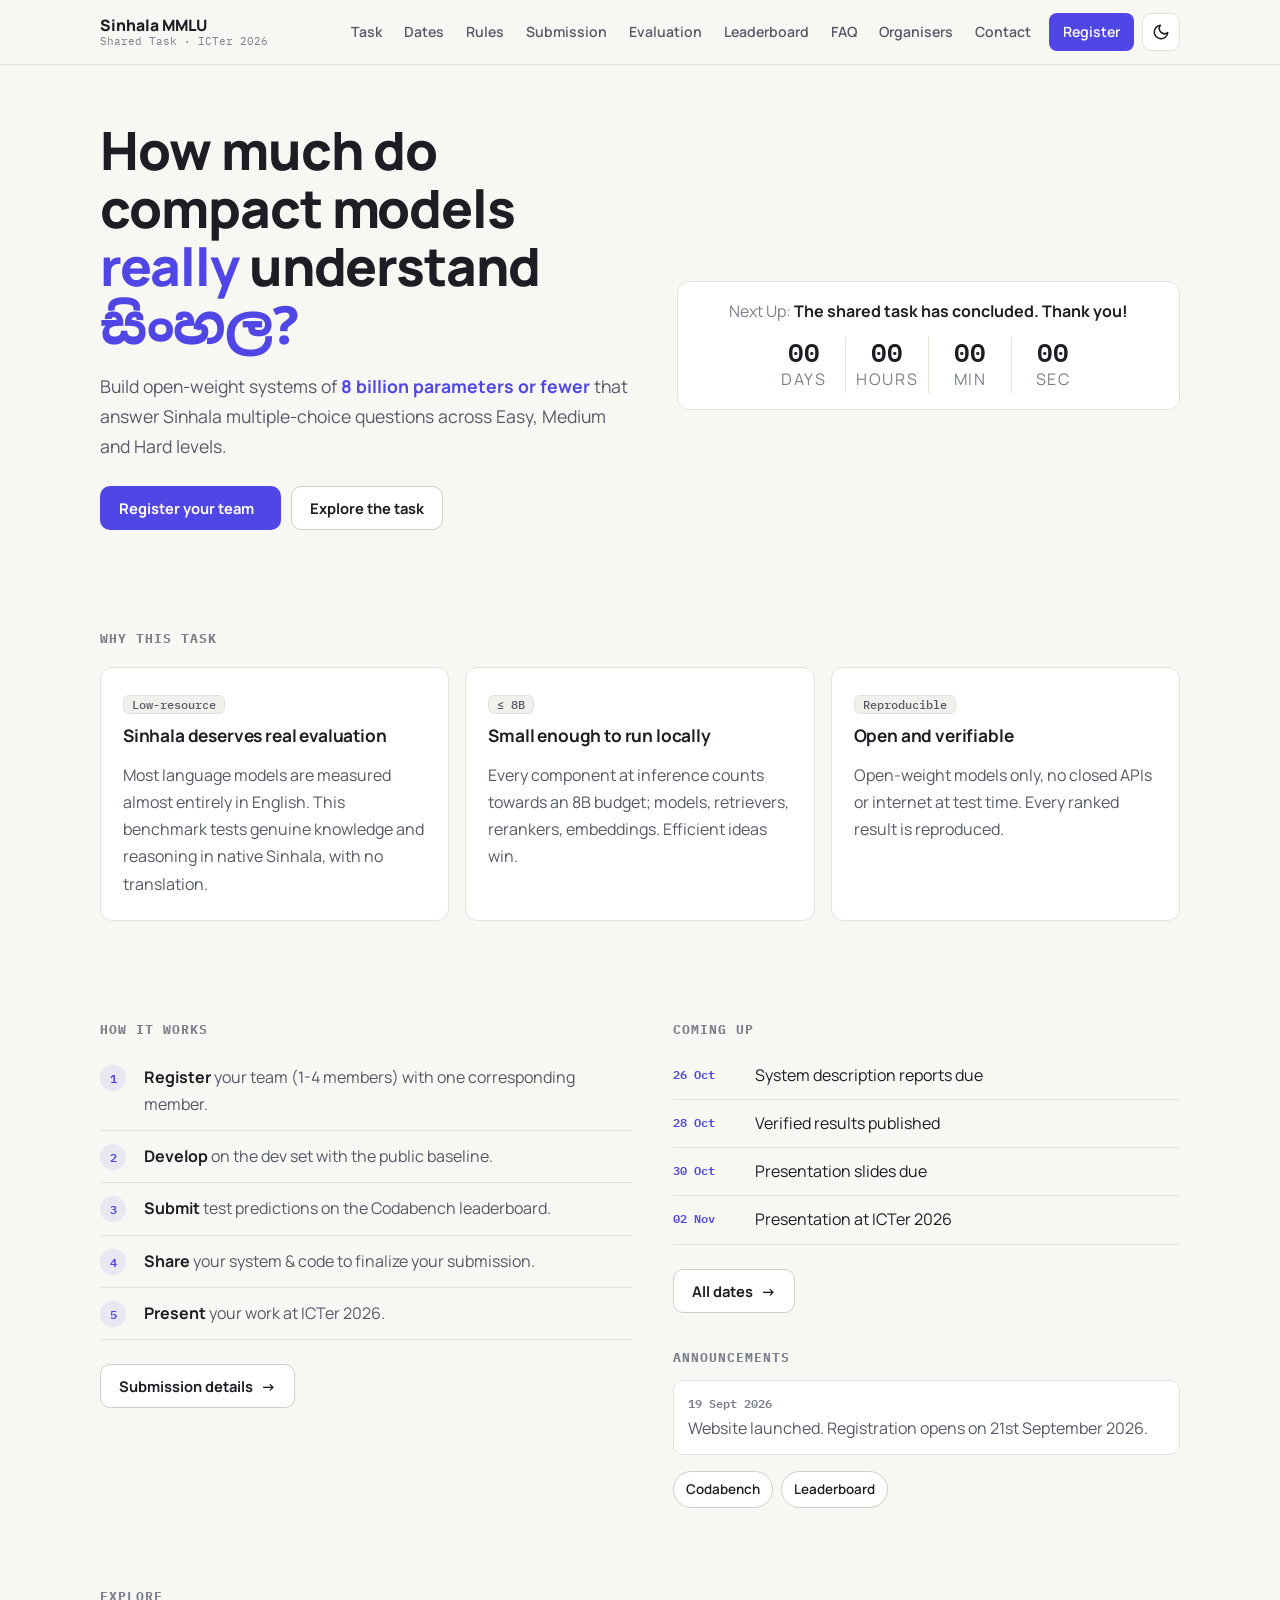
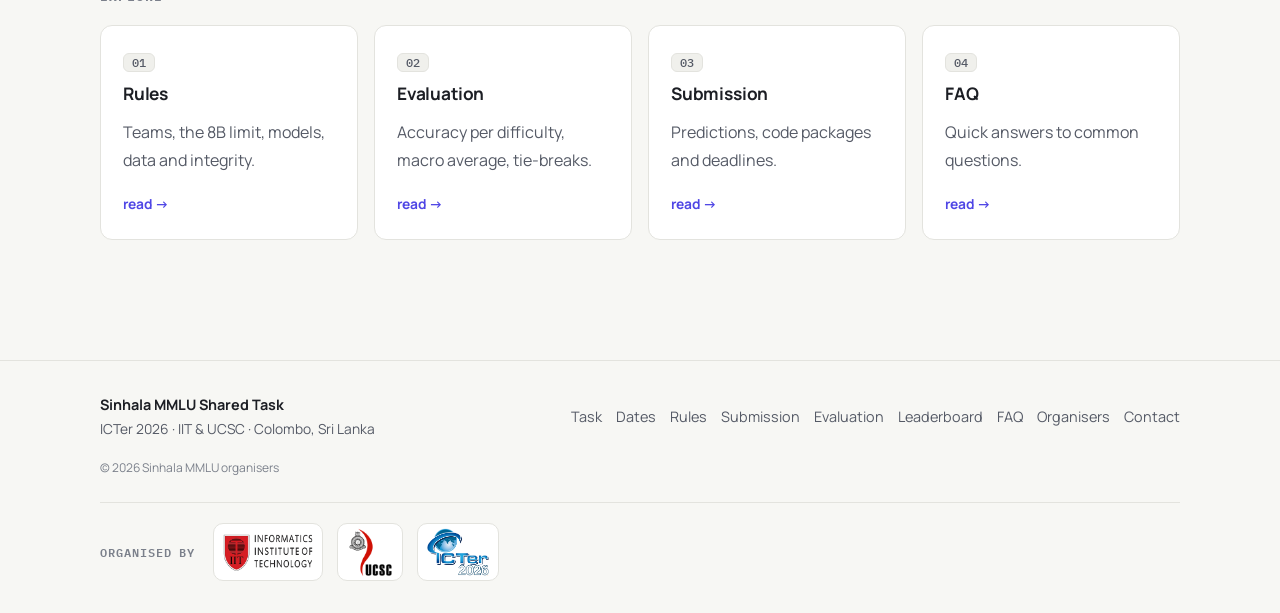
==== index.html @ 31ae1240 "Deploy website Hans1ka/sinhala-mmlu@52061f8ce0677198e99cdb3677fbf4d3f2cbea94" ====
<!doctype html>
<html lang="en">
<head>
  <meta charset="utf-8">
  <meta name="viewport" content="width=device-width, initial-scale=1">
  <title>Sinhala MMLU Shared Task · ICTer 2026</title>
  <meta name="description" content="Sinhala MMLU Shared Task at ICTer 2026: build compact open models (≤8B parameters) that answer Sinhala multiple-choice questions across Easy, Medium and Hard levels.">
  <meta property="og:title" content="Sinhala MMLU Shared Task · ICTer 2026">
  <meta property="og:description" content="Sinhala MMLU Shared Task at ICTer 2026: build compact open models (≤8B parameters) that answer Sinhala multiple-choice questions across Easy, Medium and Hard levels.">
  <meta property="og:type" content="website">
  <!-- <meta name="theme-color" content="#f7f7f4" media="(prefers-color-scheme: light)"> -->
  <!-- <meta name="theme-color" content="#101216" media="(prefers-color-scheme: dark)"> -->
  <meta name="theme-color" content="#f7f7f4">
  <script>try{var t=localStorage.getItem("theme");if(t)document.documentElement.setAttribute("data-theme",t)}catch(e){}</script>
  <!-- <link rel="icon" href="data:image/svg+xml,<svg xmlns='http://www.w3.org/2000/svg' viewBox='0 0 64 64'><rect width='64' height='64' rx='14' fill='%234f46e5'/><text x='32' y='44' font-size='32' text-anchor='middle' fill='white' font-family='sans-serif'>සි</text></svg>"> -->
  <link rel="preconnect" href="https://fonts.googleapis.com">
  <link rel="preconnect" href="https://fonts.gstatic.com" crossorigin>
  <link href="https://fonts.googleapis.com/css2?family=IBM+Plex+Mono:wght@400;500;600&family=Manrope:wght@400;500;600;700;800&family=Noto+Sans+Sinhala:wght@400;600;800&display=swap" rel="stylesheet">
  <link rel="stylesheet" href="assets/styles.css">
</head>
<body data-page="home">
<!-- <a class="skip" href="#main">Skip to content</a> -->
<header id="site-header" class="topbar"></header>

<main id="main">
<section class="hero">
  <div class="wrap">
    <div class="hero-grid">
      <div>
        <!-- <p class="eyebrow">Shared task · ICTer 2026 · Colombo, Sri Lanka</p> -->
        <h1>How much do compact models <em>really</em> understand <span class="si-big">සිංහල?</span></h1>
        <p class="lead">Build open-weight systems of <span class="hl">8 billion parameters or fewer</span> that answer Sinhala multiple-choice questions across Easy, Medium and Hard levels.</p>
        <div class="actions">
          <a class="btn btn-primary" data-link="registration" href="#">Register your team <span class="arrow"></span></a>
          <a class="btn btn-ghost" href="task.html">Explore the task</a>
        </div>
      </div>

      <!-- <div class="attn-card reveal" aria-label="Illustration: attention between the tokens of a Sinhala question, and the model's answer probabilities">
        <div class="attn-head"><span>query token: <b id="attn-focus" class="si">කුමක්ද</b></span><span>attention weights</span></div>
        <div class="attn-stage">
          <svg class="attn-svg" aria-hidden="true"></svg>
          <div class="tokens">
            <span class="tok si">ශ්‍රී</span><span class="tok si">ලංකා</span><span class="tok si tok-sub">##වේ</span><span class="tok si">පරිපාලන</span><span class="tok si">අග</span><span class="tok si tok-sub">##නුවර</span><span class="tok si">කුමක්ද</span><span class="tok">?</span>
          </div>
        </div>
        <div class="probs">
          <div class="probs-title">p(answer | question)</div>
          <div class="prob" data-p="0.07"><span class="opt">A</span><span class="track"><span class="fill"></span><span class="lbl si">කොළඹ</span></span><span class="val">0.07</span></div>
          <div class="prob win" data-p="0.81"><span class="opt">B</span><span class="track"><span class="fill"></span><span class="lbl si">ශ්‍රී ජයවර්ධනපුර කෝට්ටේ</span></span><span class="val">0.81</span></div>
          <div class="prob" data-p="0.09"><span class="opt">C</span><span class="track"><span class="fill"></span><span class="lbl si">මහනුවර</span></span><span class="val">0.09</span></div>
          <div class="prob" data-p="0.03"><span class="opt">D</span><span class="track"><span class="fill"></span><span class="lbl si">ගාල්ල</span></span><span class="val">0.03</span></div>
        </div>
        <div class="attn-foot">Illustrative example · hover or tap a token to see what it attends to</div>
      </div>
    </div> -->

    <div class="countdown reveal">
      <div class="cd-label"><span class="faint">Next Up:</span> <strong id="cd-title">-</strong></div>
      <div class="cd-grid">
        <div><span id="cd-d">00</span><small>days</small></div>
        <div><span id="cd-h">00</span><small>hours</small></div>
        <div><span id="cd-m">00</span><small>min</small></div>
        <div><span id="cd-s">00</span><small>sec</small></div>
      </div>
    </div>
  </div>
</section>

<section class="section">
  <!-- <div class="wrap">
    <div class="stats">
      <div class="stat reveal"><b>8B</b><span>max total inference parameters</span></div>
      <div class="stat reveal"><b>3</b><span>difficulty levels</span></div>
      <div class="stat reveal"><b>4</b><span>max members per team</span></div>
      <div class="stat reveal"><b>3</b><span>submissions per day</span></div>
    </div>
  </div> -->
</section>

<section class="section">
  <div class="wrap">
    <div class="sec-label">why this task</div>
    <div class="grid-3">
      <article class="card reveal"><span class="tok card-tag">Low-resource</span><h3>Sinhala deserves real evaluation</h3>
        <p>Most language models are measured almost entirely in English. 
          This benchmark tests genuine knowledge and reasoning in native Sinhala, with no translation.
        </p>
      </article>
      <article class="card reveal"><span class="tok card-tag">≤ 8B</span><h3>Small enough to run locally</h3><p>Every component at inference counts towards an 8B budget; models, retrievers, rerankers, embeddings. Efficient ideas win.</p></article>
      <article class="card reveal"><span class="tok card-tag">Reproducible</span><h3>Open and verifiable</h3><p>Open-weight models only, no closed APIs or internet at test time. Every ranked result is reproduced.</p></article>
    </div>
  </div>
</section>

<section class="section">
  <div class="wrap split">
    <div class="reveal">
      <div class="sec-label">how it works</div>
      <ol class="seq">
        <li><b>Register</b> your team (1-4 members) with one corresponding member.</li>
        <li><b>Develop</b> on the dev set with the public baseline.</li>
        <li><b>Submit</b> test predictions on the Codabench leaderboard.</li>
        <li><b>Share</b> your system & code to finalize your submission.</li>
        <li><b>Present</b> your work at ICTer 2026.</li>
      </ol>
      <div class="actions"><a class="btn btn-ghost" href="submission.html">Submission details <span class="arrow">→</span></a></div>
    </div>
    <div class="reveal">
      <div class="sec-label">coming up</div>
      <ul id="mini-timeline" class="mini-tl"></ul>
      <div class="actions"><a class="btn btn-ghost" href="dates.html">All dates <span class="arrow">→</span></a></div>
      <div class="sec-label" style="margin-top:36px">announcements</div>
      <ul id="news" class="news"></ul>
      <div class="links-row">
        <a class="chip" data-link="codabench" href="#">Codabench</a>
        <a class="chip" href="leaderboard.html">Leaderboard</a>
      </div>
    </div>
  </div>
</section>

<section class="section">
  <div class="wrap">
    <div class="sec-label">explore</div>
    <div class="grid-4">
      <a class="card reveal" href="rules.html"><span class="tok card-tag">01</span><h3>Rules</h3><p>Teams, the 8B limit, models, data and integrity.</p><span class="go">read →</span></a>
      <a class="card reveal" href="evaluation.html"><span class="tok card-tag">02</span><h3>Evaluation</h3><p>Accuracy per difficulty, macro average, tie-breaks.</p><span class="go">read →</span></a>
      <a class="card reveal" href="submission.html"><span class="tok card-tag">03</span><h3>Submission</h3><p>Predictions, code packages and deadlines.</p><span class="go">read →</span></a>
      <a class="card reveal" href="faq.html"><span class="tok card-tag">04</span><h3>FAQ</h3><p>Quick answers to common questions.</p><span class="go">read →</span></a>
    </div>
  </div>
</section>
</main>

<footer id="site-footer" class="footer"></footer>
<script src="assets/config.js"></script>
<script src="assets/app.js"></script>
</body>
</html>
---- assets/styles.css ----
/* =========================================================
   Sinhala MMLU Shared Task — calm theme (light + dark)
   ========================================================= */
:root {
  --bg: #f7f7f4;
  --surface: #ffffff;
  --surface-2: #f0f0ec;
  --line: #e3e3de;
  --line-2: #cfcfc8;
  --text: #1c1e24;
  --dim: #555a66;
  --faint: #7b808b;
  --accent: #4f46e5;
  --accent-hover: #4338ca;
  --accent-soft: rgba(79, 70, 229, .08);
  --accent-line: rgba(79, 70, 229, .3);
  --on-accent: #ffffff;
  --easy: #0f766e;
  --med: #a16207;
  --hard: #b42318;
  --shadow: 0 1px 2px rgba(20, 22, 30, .04), 0 4px 16px rgba(20, 22, 30, .05);
  --radius: 12px;
  --sans: "Manrope", system-ui, -apple-system, "Segoe UI", sans-serif;
  --mono: "IBM Plex Mono", ui-monospace, Menlo, Consolas, monospace;
  --si: "Noto Sans Sinhala", "Manrope", sans-serif;
  color-scheme: light;
}
/* @media (prefers-color-scheme: dark) {
  :root:not([data-theme="light"]) {
    --bg: #101216; --surface: #171a20; --surface-2: #1d2028; --line: #262a33; --line-2: #363b46;
    --text: #e6e8ed; --dim: #a2a8b4; --faint: #7f8591;
    --accent: #8f95ff; --accent-hover: #a9adff; --accent-soft: rgba(143, 149, 255, .12); --accent-line: rgba(143, 149, 255, .35); --on-accent: #12131a;
    --easy: #5cc2b4; --med: #d5a64a; --hard: #e3796f;
    --shadow: 0 1px 2px rgba(0, 0, 0, .3); color-scheme: dark;
  }
} */
:root[data-theme="dark"] {
  --bg: #101216; --surface: #171a20; --surface-2: #1d2028; --line: #262a33; --line-2: #363b46;
  --text: #e6e8ed; --dim: #a2a8b4; --faint: #7f8591;
  --accent: #8f95ff; --accent-hover: #a9adff; --accent-soft: rgba(143, 149, 255, .12); --accent-line: rgba(143, 149, 255, .35); --on-accent: #12131a;
  --easy: #5cc2b4; --med: #d5a64a; --hard: #e3796f;
  --shadow: 0 1px 2px rgba(0, 0, 0, .3); color-scheme: dark;
}

* { box-sizing: border-box; }
html { scroll-behavior: smooth; }
body { margin: 0; min-height: 100vh; background: var(--bg); color: var(--text); font: 16px/1.7 var(--sans); -webkit-font-smoothing: antialiased; overflow-x: hidden; }
::selection { background: var(--accent-soft); }
.si { font-family: var(--si); }
.mono { font-family: var(--mono); }
.dim { color: var(--dim); }
.faint { color: var(--faint); }
.small { font-size: .86rem; }
.center { text-align: center; }
.t-easy { color: var(--easy); } .t-med { color: var(--med); } .t-hard { color: var(--hard); }
.hl { color: var(--accent); font-weight: 700; }
a { color: var(--accent); text-underline-offset: 3px; }
a:hover { color: var(--accent-hover); }
h1, h2, h3 { margin: 0 0 .5em; line-height: 1.15; letter-spacing: -.02em; }
h1 { font-weight: 800; }
h2 { font-size: clamp(1.5rem, 3vw, 2rem); font-weight: 800; }
h3 { font-size: 1.08rem; font-weight: 700; letter-spacing: -.01em; }
code, pre { font-family: var(--mono); font-size: .86em; }
:not(pre) > code { background: var(--surface-2); padding: .12em .4em; border-radius: 5px; }
.wrap { width: 100%; max-width: 1120px; margin: 0 auto; padding: 0 20px; }
.narrow { max-width: 800px; }
.skip { position: absolute; left: -999px; top: 8px; background: var(--accent); color: var(--on-accent); padding: 8px 12px; z-index: 300; border-radius: 6px; }
.skip:focus { left: 8px; }

/* ---------- header ---------- */
.topbar { position: sticky; top: 0; z-index: 100; background: var(--bg); border-bottom: 1px solid var(--line); }
.topbar-inner { display: flex; align-items: center; justify-content: space-between; min-height: 64px; gap: 12px; }
.brand { display: flex; align-items: center; gap: 10px; color: var(--text); text-decoration: none; flex-shrink: 0; }
.brand:hover { color: var(--text); }
/* .brand-mark { width: 36px; height: 36px; border-radius: 9px; display: grid; place-items: center; font: 700 1.05rem var(--si); color: var(--on-accent); background: var(--accent); } */
.brand-text { display: flex; flex-direction: column; line-height: 1.2; }
.brand-text strong { font-size: .98rem; font-weight: 800; }
.brand-text small { font: .7rem var(--mono); color: var(--faint); }
.header-right { display: flex; align-items: center; gap: 8px; }
.nav { display: flex; align-items: center; gap: 2px; }
.nav a { color: var(--dim); text-decoration: none; font-weight: 600; font-size: .88rem; padding: 7px 10px; border-radius: 8px; white-space: nowrap; }
.nav a:hover { color: var(--text); background: var(--surface-2); }
.nav a.active { color: var(--accent); background: var(--accent-soft); }
.nav a.nav-cta { color: var(--on-accent); background: var(--accent); margin-left: 6px; padding: 7px 14px; }
.nav a.nav-cta:hover { background: var(--accent-hover); color: var(--on-accent); }
.icon-btn { display: grid; place-items: center; width: 38px; height: 38px; border-radius: 9px; border: 1px solid var(--line); background: var(--surface); color: var(--text); cursor: pointer; padding: 0; }
.icon-btn:hover { border-color: var(--line-2); }
.icon-btn svg { width: 18px; height: 18px; }
.theme-btn .sun { display: none; }
:root[data-theme="dark"] .theme-btn .sun { display: block; }
:root[data-theme="dark"] .theme-btn .moon { display: none; }
/* @media (prefers-color-scheme: dark) {
  :root:not([data-theme="light"]) .theme-btn .sun { display: block; }
  :root:not([data-theme="light"]) .theme-btn .moon { display: none; }
} */
.menu-btn { display: none; }
@media (max-width: 1100px) {
  .menu-btn { display: grid; }
  .nav { position: fixed; top: 65px; left: 0; right: 0; bottom: 0; flex-direction: column; align-items: stretch; gap: 2px; padding: 14px 20px 28px; background: var(--bg); overflow-y: auto; display: none; }
  .nav.open { display: flex; }
  .nav a { font-size: 1.02rem; padding: 13px 12px; }
  .nav a.nav-cta { margin: 14px 0 0; text-align: center; padding: 13px; }
}

/* ---------- buttons ---------- */
.btn { display: inline-flex; align-items: center; justify-content: center; gap: 8px; padding: 11px 18px; border-radius: 10px; font: 700 .92rem var(--sans); text-decoration: none; cursor: pointer; border: 1px solid transparent; transition: background .15s, border-color .15s, color .15s; }
.btn .arrow { transition: transform .15s; }
.btn:hover .arrow { transform: translateX(3px); }
.btn-primary { background: var(--accent); color: var(--on-accent) !important; }
.btn-primary:hover { background: var(--accent-hover); }
.btn-ghost { background: var(--surface); color: var(--text) !important; border-color: var(--line-2); }
.btn-ghost:hover { border-color: var(--accent); color: var(--accent) !important; }
a.disabled { opacity: .55; cursor: not-allowed; pointer-events: none; }
a.disabled::after { content: "soon"; font: 600 .62rem var(--mono); text-transform: uppercase; letter-spacing: .06em; border: 1px solid currentColor; padding: 0 6px; border-radius: 999px; margin-left: 6px; }
.chip { display: inline-flex; align-items: center; padding: 6px 12px; border-radius: 999px; border: 1px solid var(--line-2); color: var(--text) !important; background: var(--surface); text-decoration: none; font-weight: 600; font-size: .84rem; }
.chip:hover { border-color: var(--accent); }
.tok { display: inline-flex; align-items: center; padding: 1px 8px; border-radius: 6px; font: 500 .76rem var(--mono); color: var(--dim); background: var(--surface-2); border: 1px solid var(--line); }
.tok.si { font-family: var(--si); font-size: .92rem; color: var(--text); }
.tok-sub { border-style: dashed; }

/* ---------- page head ---------- */
.page-head { padding: 48px 0 22px; border-bottom: 1px solid var(--line); margin-bottom: 12px; }
.crumb { display: flex; align-items: center; gap: 6px; font: .8rem var(--mono); color: var(--faint); margin-bottom: 10px; }
.crumb a { color: var(--faint); text-decoration: none; }
.crumb a:hover { color: var(--accent); }
.page-head h1 { font-size: clamp(2rem, 5vw, 2.8rem); margin-bottom: 10px; }
.page-head h1 em, .hero h1 em { font-style: normal; color: var(--accent); }
.lead { font-size: 1.1rem; color: var(--dim); max-width: 680px; margin: 0 0 16px; }
.page-head .lead { text-wrap: balance; max-width: 760px; }

/* ---------- hero ---------- */
.hero { padding: 56px 0 16px; }
.hero-grid { display: grid; grid-template-columns: 1.05fr 1fr; gap: 48px; align-items: center; }
@media (max-width: 960px) { .hero-grid { grid-template-columns: 1fr; gap: 32px; } }
.eyebrow { font: 500 .8rem var(--mono); color: var(--faint); margin: 0 0 14px; }
.hero h1 { font-size: clamp(2.1rem, 4.8vw, 3.3rem); line-height: 1.1; margin-bottom: 18px; }
.hero h1 .si-big { color: var(--accent); font-family: var(--si); }
.actions { display: flex; flex-wrap: wrap; gap: 10px; margin-top: 24px; }

/* attention demo */
.attn-card { border: 1px solid var(--line); border-radius: 14px; padding: 20px; background: var(--surface); box-shadow: var(--shadow); min-width: 0; }
.attn-head { display: flex; justify-content: space-between; flex-wrap: wrap; gap: 6px 10px; font: .74rem var(--mono); color: var(--faint); }
.attn-head b { color: var(--text); font-weight: 600; }
.attn-stage { position: relative; padding-top: 60px; }
.attn-svg { position: absolute; inset: 0; width: 100%; height: 100%; overflow: visible; pointer-events: none; }
.attn-svg path { fill: none; stroke: var(--accent); stroke-linecap: round; transition: stroke-opacity .25s, stroke-width .25s; }
.tokens { display: flex; flex-wrap: wrap; gap: 6px; }
.tokens .tok { font-size: .98rem; padding: 5px 10px; cursor: pointer; transition: background .2s, border-color .2s, color .2s; }
.tokens .tok:hover { border-color: var(--line-2); }
.tokens .tok.q { border-color: var(--accent); background: var(--accent-soft); color: var(--accent); }
.probs { margin-top: 18px; border-top: 1px solid var(--line); padding-top: 14px; }
.probs-title { font: .74rem var(--mono); color: var(--faint); margin-bottom: 8px; }
.prob { display: grid; grid-template-columns: 24px minmax(0, 1fr) 40px; align-items: center; gap: 10px; margin: 6px 0; font-size: .92rem; }
.prob .opt { font: 600 .74rem var(--mono); width: 24px; height: 24px; display: grid; place-items: center; border-radius: 6px; background: var(--surface-2); color: var(--dim); }
.prob .track { position: relative; height: 26px; border-radius: 6px; background: var(--surface-2); overflow: hidden; }
.prob .fill { position: absolute; inset: 0 auto 0 0; width: 0; background: var(--line-2); opacity: .7; transition: width .8s ease; }
.prob .lbl { position: relative; padding: 0 10px; line-height: 26px; white-space: nowrap; overflow: hidden; text-overflow: ellipsis; display: block; }
.prob .val { font: .76rem var(--mono); color: var(--faint); text-align: right; }
.prob.win .fill { background: var(--accent); opacity: .2; }
.prob.win .opt { background: var(--accent); color: var(--on-accent); }
.prob.win .val { color: var(--accent); font-weight: 600; }
.attn-foot { margin-top: 10px; font: .7rem var(--mono); color: var(--faint); }

.countdown { margin-top: 40px; display: flex; flex-wrap: wrap; justify-content: center; align-items: center; gap: 12px 28px; border: 1px solid var(--line); border-radius: var(--radius); padding: 16px 22px; background: var(--surface); }
.cd-label { color: var(--dim); font-size: 1rem; }
.cd-label strong { color: var(--text); }
.cd-grid { display: grid; grid-template-columns: repeat(4, minmax(56px, 1fr)); text-align: center; }
.cd-grid div { padding: 0 10px; border-left: 1px solid var(--line); }
.cd-grid div:first-child { border-left: 0; }
.cd-grid span { display: block; font: 600 1.6rem/1.15 var(--mono); font-variant-numeric: tabular-nums; }
.cd-grid small { font: .68rem bold var(--mono); text-transform: uppercase; letter-spacing: .1em; color: var(--faint); }
@media (max-width: 560px) { .cd-grid { width: 100%; } .cd-grid div { padding: 0 4px; } }

/* ---------- layout ---------- */
.section { padding: 28px 0; }
.sec-label { font: 700 .80rem var(--mono); color: var(--faint); text-transform: uppercase; letter-spacing: .08em; margin-bottom: 14px; }
.grid-2, .grid-3, .grid-4 { display: grid; gap: 16px; margin: 20px 0; }
.grid-2 { grid-template-columns: repeat(2, 1fr); }
.grid-3 { grid-template-columns: repeat(3, 1fr); }
.grid-4 { grid-template-columns: repeat(4, 1fr); }
.split { display: grid; grid-template-columns: 1.05fr 1fr; gap: 40px; margin-top: 24px; margin-bottom: 24px; }
.split > *, .grid-2 > *, .grid-3 > *, .grid-4 > *, .prose { min-width: 0; }
@media (max-width: 920px) { .grid-3, .grid-4 { grid-template-columns: 1fr 1fr; } .split { grid-template-columns: 1fr; gap: 24px; } }
@media (max-width: 620px) { .grid-2, .grid-3, .grid-4 { grid-template-columns: 1fr; } }

.card { border: 1px solid var(--line); border-radius: var(--radius); padding: 22px; background: var(--surface); transition: border-color .15s, box-shadow .15s; }
.card p { color: var(--dim); }
.card p:last-child { margin-bottom: 0; }
a.card { display: block; color: var(--text); text-decoration: none; }
a.card:hover { border-color: var(--accent-line); box-shadow: var(--shadow); }
a.card .go { font-weight: 700; font-size: .86rem; color: var(--accent); }
.card-tag { margin-bottom: 12px; align-items: center;}
.prose ul, .prose ol, .card ul, .card ol { padding-left: 1.2em; }
.prose li, .card li { margin: 6px 0; }
.prose p, .prose li, .card li { color: var(--dim); }
.prose b, .card b { color: var(--text); }
.prose h3 { margin-top: 1.5em; } .prose h3:first-child { margin-top: 0; }
.note { border-left: 3px solid var(--line-2); background: var(--surface-2); padding: 10px 14px; border-radius: 0 8px 8px 0; font-size: .92rem; }
.callout { display: flex; gap: 12px; align-items: flex-start; border: 1px solid var(--line); background: var(--surface-2); border-radius: var(--radius); padding: 16px 20px; margin: 24px 0; }
.callout .mark { flex-shrink: 0; width: 26px; height: 26px; display: grid; place-items: center; border-radius: 7px; background: var(--surface); border: 1px solid var(--line-2); font: 700 .85rem var(--mono); color: var(--dim); }
.callout p { margin: 0; color: var(--dim); }
.callout b { color: var(--text); }

.stats { display: grid; grid-template-columns: repeat(4, 1fr); border: 1px solid var(--line); border-radius: var(--radius); background: var(--surface); overflow: hidden; }
.stat { padding: 20px 22px; border-right: 1px solid var(--line); }
.stat:last-child { border-right: 0; }
.stat b { display: block; font: 700 2rem/1.1 var(--mono); margin-bottom: 4px; }
.stat b sup { font-size: .5em; color: var(--faint); }
.stat > span { font-size: .86rem; color: var(--dim); }
@media (max-width: 760px) { .stats { grid-template-columns: 1fr 1fr; } .stat:nth-child(2) { border-right: 0; } .stat:nth-child(-n+2) { border-bottom: 1px solid var(--line); } }

.seq { list-style: none; padding: 0; margin: 0; counter-reset: s; }
.seq li { counter-increment: s; position: relative; padding: 12px 0 12px 44px; border-bottom: 1px solid var(--line); color: var(--dim); }
.seq li b { color: var(--text); }
.seq li::before { content: counter(s); position: absolute; left: 0; top: 13px; width: 26px; height: 26px; display: grid; place-items: center; font: 600 .78rem var(--mono); color: var(--accent); background: var(--accent-soft); border-radius: 50%; }

.news { list-style: none; padding: 0; margin: 0 0 16px; }
.news li { border: 1px solid var(--line); border-radius: 10px; padding: 12px 14px; margin-bottom: 8px; background: var(--surface); color: var(--dim); }
.news time { display: block; font: 600 .72rem var(--mono); color: var(--faint); margin-bottom: 2px; }
.links-row { display: flex; flex-wrap: wrap; gap: 8px; }

.tag { display: inline-block; font: 600 .68rem var(--mono); letter-spacing: .04em; text-transform: uppercase; padding: 2px 8px; border-radius: 999px; background: var(--surface-2); color: var(--dim); border: 1px solid var(--line); }
.tag-easy { color: var(--easy); } .tag-med { color: var(--med); } .tag-hard { color: var(--hard); }
.tag-next { color: var(--accent); border-color: var(--accent-line); background: var(--accent-soft); }

.example { border: 1px solid var(--line); border-radius: var(--radius); padding: 20px; background: var(--surface); margin-bottom: 16px; }
.ex-meta { display: flex; justify-content: space-between; align-items: center; font-size: .78rem; }
.ex-q { font-size: 1.2rem; font-weight: 600; margin: 14px 0; }
.ex-opts { list-style: none; margin: 0 0 10px; padding: 0; }
.ex-opts li { display: flex; align-items: center; gap: 10px; padding: 8px 12px; border: 1px solid var(--line); border-radius: 8px; margin: 6px 0; }
.ex-opts .opt { width: 24px; height: 24px; display: grid; place-items: center; border-radius: 6px; background: var(--surface-2); font: 600 .74rem var(--mono); flex-shrink: 0; }
.ex-opts li.correct { border-color: var(--easy); }
.ex-opts li.correct .opt { background: var(--easy); color: var(--surface); }
.ex-opts li.correct::after { content: "answer"; margin-left: auto; font: 600 .68rem var(--mono); color: var(--easy); text-transform: uppercase; }

pre.code { background: var(--surface-2); border: 1px solid var(--line); border-radius: 10px; padding: 14px 16px; overflow-x: auto; line-height: 1.6; margin: 0 0 14px; }
pre.code .c { color: var(--faint); } pre.code .k { color: var(--accent); } pre.code .s, pre.code .n { color: var(--text); }

.phase { position: relative; }
.phase .ph-n { position: absolute; top: 20px; right: 20px; font: 600 .8rem var(--mono); color: var(--faint); }
.phase .when { font: .8rem var(--mono); color: var(--accent); margin: -4px 0 8px; }

/* timeline */
.timeline-wrap { position: relative; padding-left: 28px; margin: 8px 0 20px; }
.tl-rail { position: absolute; left: 7px; top: 12px; bottom: 12px; width: 2px; background: var(--line); }
.tl-rail span { display: none; }
.timeline { list-style: none; margin: 0; padding: 0; }
.timeline li { position: relative; border: 1px solid var(--line); border-radius: var(--radius); padding: 16px 20px; margin-bottom: 12px; background: var(--surface); }
.timeline li::before { content: ""; position: absolute; left: -26px; top: 22px; width: 12px; height: 12px; border-radius: 50%; background: var(--bg); border: 2px solid var(--line-2); }
.timeline li .pos { display: none; }
.timeline li.past { opacity: .6; }
.timeline li.past::before { background: var(--line-2); }
.timeline li.next { border-color: var(--accent-line); }
.timeline li.next::before { border-color: var(--accent); background: var(--accent); }
.tl-date { display: flex; flex-wrap: wrap; gap: 8px; align-items: center; font: 600 .8rem var(--mono); color: var(--dim); }
.tl-title { font-weight: 700; font-size: 1.05rem; margin: 4px 0 2px; }
.tl-text { margin: 0; color: var(--dim); font-size: .94rem; }
.mini-tl { list-style: none; margin: 0; padding: 0; }
.mini-tl li { display: grid; grid-template-columns: 70px 1fr; gap: 12px; padding: 10px 0; border-bottom: 1px solid var(--line); }
.mini-tl time { font: 600 .78rem var(--mono); color: var(--accent); padding-top: 2px; }

.rule h3 { display: flex; align-items: center; gap: 10px; }
.rule .ix { width: 30px; height: 30px; flex-shrink: 0; display: grid; place-items: center; border-radius: 8px; font: 600 .76rem var(--mono); color: var(--accent); background: var(--accent-soft); }

.flow { list-style: none; padding: 0; margin: 0 0 8px; display: grid; grid-template-columns: repeat(4, 1fr); gap: 16px; }
.flow li { border: 1px solid var(--line); border-radius: var(--radius); padding: 20px; background: var(--surface); }
.flow li .tok { margin-bottom: 10px; }
.flow p { margin: 0; color: var(--dim); font-size: .94rem; }
@media (max-width: 900px) { .flow { grid-template-columns: 1fr 1fr; } }
@media (max-width: 560px) { .flow { grid-template-columns: 1fr; } }

.metric { border: 1px solid var(--line); border-radius: var(--radius); padding: 20px; text-align: center; background: var(--surface); }
.metric b { display: block; font: 700 1.6rem var(--mono); margin: 10px 0 2px; }
.metric small { color: var(--dim); }
.metric-main { border-color: var(--accent-line); background: var(--accent-soft); }
.metric-main b { color: var(--accent); }
.split-bar { display: flex; border-radius: 8px; overflow: hidden; font: 600 .78rem var(--mono); margin: 10px 0 16px; border: 1px solid var(--line); }
.split-bar > div { padding: 10px 12px; white-space: nowrap; overflow: hidden; }
.split-bar .pub { flex: 30; background: var(--accent); color: var(--on-accent); }
.split-bar .priv { flex: 70; background: var(--surface-2); color: var(--dim); }

.podium { display: grid; grid-template-columns: 1fr 1.1fr 1fr; gap: 16px; align-items: end; }
.prize { text-align: center; border: 1px solid var(--line); border-radius: var(--radius); padding: 24px 16px; background: var(--surface); }
.prize .rank { display: block; font: 700 2.2rem/1 var(--mono); color: var(--faint); margin-bottom: 8px; }
.prize-1 { padding: 36px 16px; border-color: var(--accent-line); }
.prize-1 .rank { color: var(--accent); font-size: 2.8rem; }
.prize-val { font-size: .9rem; color: var(--dim); margin: 0; }
.prize-1 .prize-val { color: var(--text); font-weight: 700; }
@media (max-width: 720px) { .podium { grid-template-columns: 1fr; } .prize-1 { order: -1; } }

.search-wrap { display: flex; align-items: center; gap: 10px; max-width: 540px; border: 1px solid var(--line-2); border-radius: 10px; padding: 0 14px; background: var(--surface); }
.search-wrap:focus-within { border-color: var(--accent); box-shadow: 0 0 0 3px var(--accent-soft); }
.search-wrap svg { width: 16px; height: 16px; color: var(--faint); flex-shrink: 0; }
.search-wrap input { flex: 1; min-width: 0; background: transparent; border: 0; outline: 0; color: var(--text); font: 1rem var(--sans); padding: 12px 0; }
.faq details { border: 1px solid var(--line); border-radius: 10px; margin-bottom: 8px; background: var(--surface); }
.faq summary { cursor: pointer; padding: 15px 50px 15px 18px; font-weight: 700; list-style: none; position: relative; }
.faq summary::-webkit-details-marker { display: none; }
.faq summary::after { content: ""; position: absolute; right: 20px; top: 50%; width: 8px; height: 8px; border-right: 2px solid var(--faint); border-bottom: 2px solid var(--faint); transform: translateY(-70%) rotate(45deg); transition: transform .2s; }
.faq details[open] summary::after { transform: translateY(-30%) rotate(-135deg); }
.faq details p { margin: 0; padding: 0 18px 16px; color: var(--dim); }
mark { background: var(--accent-soft); color: var(--accent); border-radius: 3px; padding: 0 2px; }

.org-logo { width: 60px; height: 60px; border-radius: 12px; display: grid; place-items: center; font: 700 .9rem var(--mono); color: var(--accent); background: var(--accent-soft); margin-bottom: 14px; }
.people { list-style: none; padding: 0 !important; margin: 16px 0 0; }
.people li { display: flex; gap: 12px; align-items: center; padding: 10px 0; border-top: 1px solid var(--line); }
.avatar { width: 40px; height: 40px; border-radius: 50%; display: grid; place-items: center; color: var(--faint); background: var(--surface-2); flex-shrink: 0; }
.people small { display: block; color: var(--dim); }
.email-line { display: flex; flex-wrap: wrap; align-items: center; gap: 10px; word-break: break-all; font-family: var(--mono); }
.copy { border: 1px solid var(--line-2); background: var(--surface); color: var(--text); border-radius: 8px; padding: 4px 12px; cursor: pointer; font: .8rem var(--sans); }
.copy:hover { border-color: var(--accent); }

.pager { display: flex; justify-content: space-between; gap: 12px; margin-top: 48px; padding-top: 20px; border-top: 1px solid var(--line); }
.pager a { flex: 1; max-width: 48%; border: 1px solid var(--line); border-radius: 10px; padding: 12px 16px; text-decoration: none; color: var(--text); background: var(--surface); font-weight: 700; }
.pager a:hover { border-color: var(--accent-line); color: var(--accent); }
.pager small { display: block; font: .72rem var(--mono); color: var(--faint); font-weight: 400; }
.pager .next { text-align: right; margin-left: auto; }

.footer { border-top: 1px solid var(--line); padding: 32px 0; margin-top: 72px; }
.footer-inner { display: flex; flex-wrap: wrap; justify-content: space-between; align-items: center; gap: 16px; font-size: .9rem; }
.footer-nav { display: flex; flex-wrap: wrap; gap: 14px; }
.footer-nav a { color: var(--dim); text-decoration: none; }
.footer-nav a:hover { color: var(--accent); }
.to-top { position: fixed; right: 16px; bottom: 16px; width: 42px; height: 42px; border-radius: 10px; border: 1px solid var(--line-2); background: var(--surface); color: var(--text); cursor: pointer; z-index: 90; box-shadow: var(--shadow); }

/* subtle reveal */
.js .reveal { opacity: 0; transform: translateY(10px); transition: opacity .45s ease, transform .45s ease; }
.js .reveal.in { opacity: 1; transform: none; }

a:focus-visible, button:focus-visible, summary:focus-visible, input:focus-visible { outline: 2px solid var(--accent); outline-offset: 2px; }
@media (prefers-reduced-motion: reduce) {
  html { scroll-behavior: auto; }
  *, *::before, *::after { transition: none !important; }
  .js .reveal { opacity: 1; transform: none; }
}
.crumb span:last-child { text-transform: capitalize; }


/* ---------- interactive example (quiz) ---------- */
.quiz .q-top { display: flex; justify-content: space-between; align-items: center; gap: 10px; font-size: .78rem; }
.quiz .q-count { font: .78rem var(--mono); color: var(--faint); }
.quiz .q-text { font-size: 1.2rem; font-weight: 600; margin: 14px 0; }
.quiz .q-opts { list-style: none; margin: 0; padding: 0; }
.quiz .q-opt { display: flex; width: 100%; align-items: center; gap: 10px; padding: 10px 12px; margin: 6px 0; border: 1px solid var(--line); border-radius: 8px; background: var(--surface); color: var(--text); font: inherit; text-align: left; cursor: pointer; transition: border-color .15s, background .15s; }
.quiz .q-opt:hover:not(:disabled) { border-color: var(--accent); background: var(--accent-soft); }
.quiz .q-opt:disabled { cursor: default; }
.quiz .q-opt .opt { width: 24px; height: 24px; flex-shrink: 0; display: grid; place-items: center; border-radius: 6px; background: var(--surface-2); font: 600 .74rem var(--mono); }
.quiz .q-opt .mk { margin-left: auto; font: 600 .68rem var(--mono); text-transform: uppercase; }
.quiz .q-opt.correct { border-color: var(--easy); background: color-mix(in srgb, var(--easy) 10%, transparent); }
.quiz .q-opt.correct .opt { background: var(--easy); color: var(--surface); }
.quiz .q-opt.correct .mk { color: var(--easy); }
.quiz .q-opt.wrong { border-color: var(--hard); background: color-mix(in srgb, var(--hard) 10%, transparent); }
.quiz .q-opt.wrong .opt { background: var(--hard); color: var(--surface); }
.quiz .q-opt.wrong .mk { color: var(--hard); }
.quiz .q-foot { display: flex; flex-wrap: wrap; align-items: center; justify-content: space-between; gap: 10px; margin-top: 14px; padding-top: 12px; border-top: 1px solid var(--line); }
.quiz .q-msg { font-size: .9rem; color: var(--dim); }
.quiz .q-msg b { color: var(--text); }
.quiz .q-btn { border: 1px solid var(--line-2); background: var(--surface); color: var(--text); border-radius: 8px; padding: 7px 14px; font: 700 .85rem var(--sans); cursor: pointer; }
.quiz .q-btn:hover { border-color: var(--accent); color: var(--accent); }
.quiz .q-note { margin: 10px 0 0; font-size: .82rem; color: var(--faint); }

/* hide the square logo next to the site name */
.brand-mark { display: none; }

/* quiz result card */
.quiz.done { text-align: center; border-color: var(--line-2); }
.quiz.done:has(.perfect) { border-color: var(--easy); background: color-mix(in srgb, var(--easy) 6%, var(--surface)); }
.q-result { padding: 18px 4px 6px; }
.q-result .r-score { display: block; font: 700 2.6rem/1 var(--mono); color: var(--dim); }
.q-result .r-score small { font-size: .45em; color: var(--faint); }
.q-result h3 { margin: 12px 0 6px; font-size: 1.25rem; }
.q-result p { color: var(--dim); margin: 0 auto; max-width: 42ch; }
.q-result .r-actions { display: flex; flex-wrap: wrap; gap: 10px; justify-content: center; margin-top: 18px; }
.q-result .r-cta { text-decoration: none; background: var(--accent); border-color: var(--accent); color: var(--on-accent); }
.q-result .r-cta:hover { background: var(--accent-hover); border-color: var(--accent-hover); color: var(--on-accent); }
.q-result.perfect .r-score, .q-result.perfect h3 { color: var(--easy); }

/* confetti — contained inside the quiz card */
.quiz { position: relative; overflow: hidden; }
.confetti { position: absolute; inset: 0; pointer-events: none; overflow: hidden; }
.confetti i { position: absolute; top: -14px; width: 7px; height: 11px; opacity: 0; border-radius: 2px; animation: confetti-fall linear forwards; }
@keyframes confetti-fall {
  0% { opacity: 1; transform: translate3d(0, 0, 0) rotate(0deg); }
  100% { opacity: 0; transform: translate3d(var(--x, 0), var(--fall, 300px), 0) rotate(var(--r, 360deg)); }
}
@media (prefers-reduced-motion: reduce) { .confetti { display: none; } }

/* ---------- logos & organiser photos ---------- */
.logo-box { display: inline-flex; align-items: center; justify-content: center; background: #fff; border: 1px solid var(--line); border-radius: 10px; padding: 8px 12px; text-decoration: none; }
.logo-box img { display: block; max-height: 40px; width: auto; max-width: 150px; object-fit: contain; }
.logo-fallback { display: none; font: 700 .82rem var(--mono); color: #3a3f4b; }
.logo-box.no-img .logo-fallback { display: block; }

.logo-strip { display: flex; flex-wrap: wrap; align-items: center; gap: 14px; margin-top: 24px; padding-top: 20px; border-top: 1px solid var(--line); }
.logo-strip-label { font: 600 .74rem var(--mono); text-transform: uppercase; letter-spacing: .08em; color: var(--faint); margin-right: 4px; }
.logo-strip .logo-box:hover { border-color: var(--accent-line); }

.org .org-logo { width: auto; height: auto; min-width: 84px; min-height: 64px; margin-bottom: 14px; background: #fff; }
.org .org-logo img { max-height: 52px; max-width: 170px; }
.org .org-logo .logo-fallback { font-size: 1rem; color: #3a3f4b; }

.people .avatar { position: relative; overflow: hidden; padding: 0; }
.people .avatar img { width: 100%; height: 100%; object-fit: cover; border-radius: 50%; display: block; }
.avatar-fallback { display: none; font: 700 .8rem var(--mono); }
.people .avatar.no-img .avatar-fallback, .people .avatar:not(:has(img)) .avatar-fallback { display: block; }

/* bigger logos, same footer box */
.logo-strip .logo-box { height: 58px; padding: 4px 8px; }
.logo-strip .logo-box img { max-height: 100%; max-width: 100%; }


.org .org-logo { height: 72px; width: 190px; padding: 6px 10px; }
.org .org-logo img { max-height: 100%; max-width: 100%; }

/* bigger organiser photos */
.people .avatar { width: 72px; height: 72px; flex-shrink: 0; }
.people li { gap: 16px; padding: 14px 0; }
.avatar-fallback { font-size: 1rem; }

/* ---------- organiser people: photo grid ---------- */
.people-grid { display: grid; grid-template-columns: repeat(auto-fit, minmax(120px, 1fr)); gap: 20px 16px; margin-top: 22px; padding-top: 20px; border-top: 1px solid var(--line); }
.person { margin: 0; text-align: center; }
.person-photo { position: relative; display: grid; place-items: center; width: 110px; height: 110px; margin: 0 auto 12px; border-radius: 50%; overflow: hidden; background: var(--surface-2); border: 1px solid var(--line); }
.person-photo img { width: 100%; height: 100%; object-fit: cover; display: block; }
.person-photo .avatar-fallback { display: none; font: 700 1.5rem var(--mono); color: var(--faint); }
.person-photo.no-img .avatar-fallback, .person-photo:not(:has(img)) .avatar-fallback { display: block; }
.person figcaption b { display: block; font-size: .95rem; line-height: 1.3; }
.person figcaption small { display: block; margin-top: 4px; color: var(--dim); font-size: .82rem; }
@media (max-width: 480px) { .person-photo { width: 92px; height: 92px; } }

/* ---------- leaderboard tables ---------- */
.table-wrap { overflow-x: auto; border: 1px solid var(--line); border-radius: var(--radius); background: var(--surface); }
.lb-table { width: 100%; border-collapse: collapse; font-size: .95rem; }
.lb-table th, .lb-table td { padding: 12px 16px; text-align: left; border-bottom: 1px solid var(--line); white-space: nowrap; }
.lb-table th { font: 600 .74rem var(--mono); text-transform: uppercase; letter-spacing: .06em; color: var(--faint); background: var(--surface-2); }
.lb-table tbody tr:last-child td { border-bottom: 0; }
.lb-table tbody tr:hover td { background: var(--surface-2); }
.lb-table .n { text-align: right; font-family: var(--mono); font-variant-numeric: tabular-nums; }
.lb-table .strong { font-weight: 700; color: var(--text); }
.lb-empty { border: 1px dashed var(--line-2); border-radius: var(--radius); padding: 28px 20px; text-align: center; color: var(--dim); background: var(--surface); margin: 0; }

.cite { border-left: 3px solid var(--accent-line); padding: 2px 0 2px 14px; color: var(--dim); }
.cite-split { grid-template-columns: 1fr 1fr; align-items: start; margin-top: 0; }
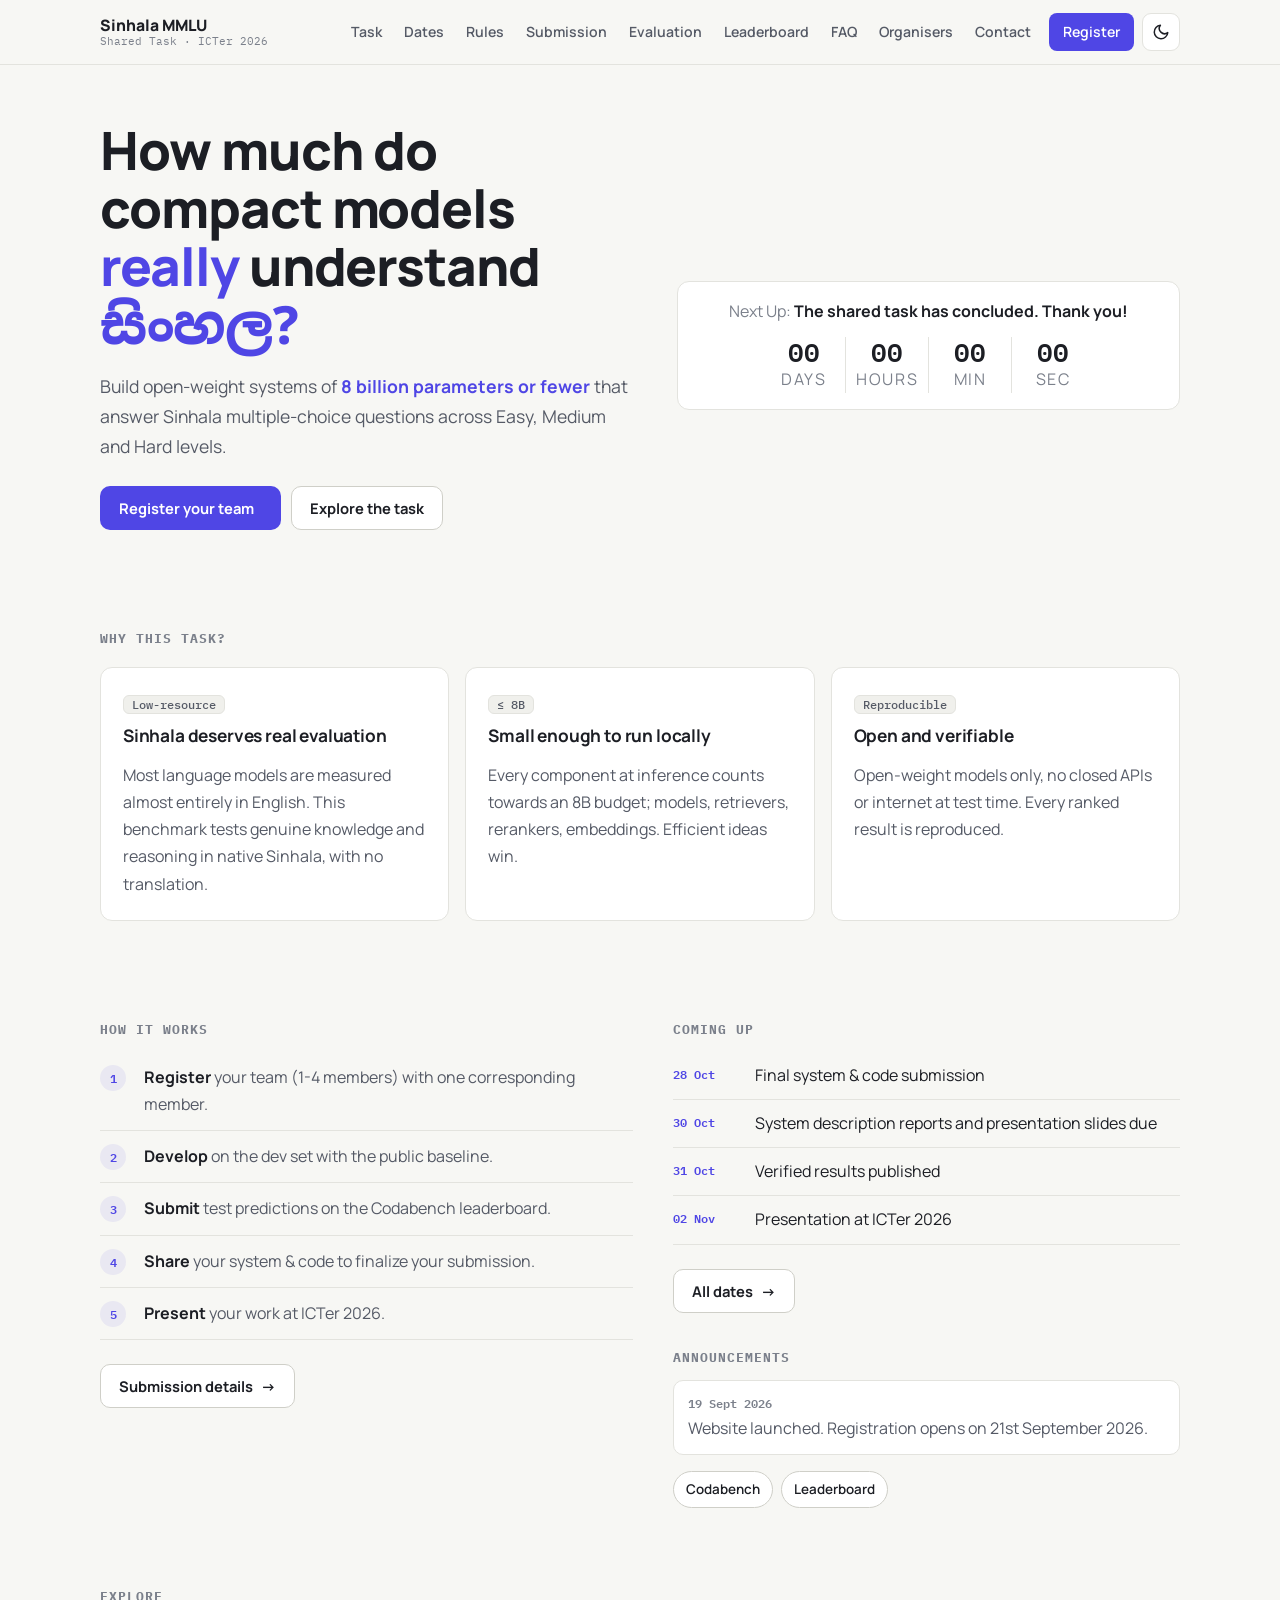
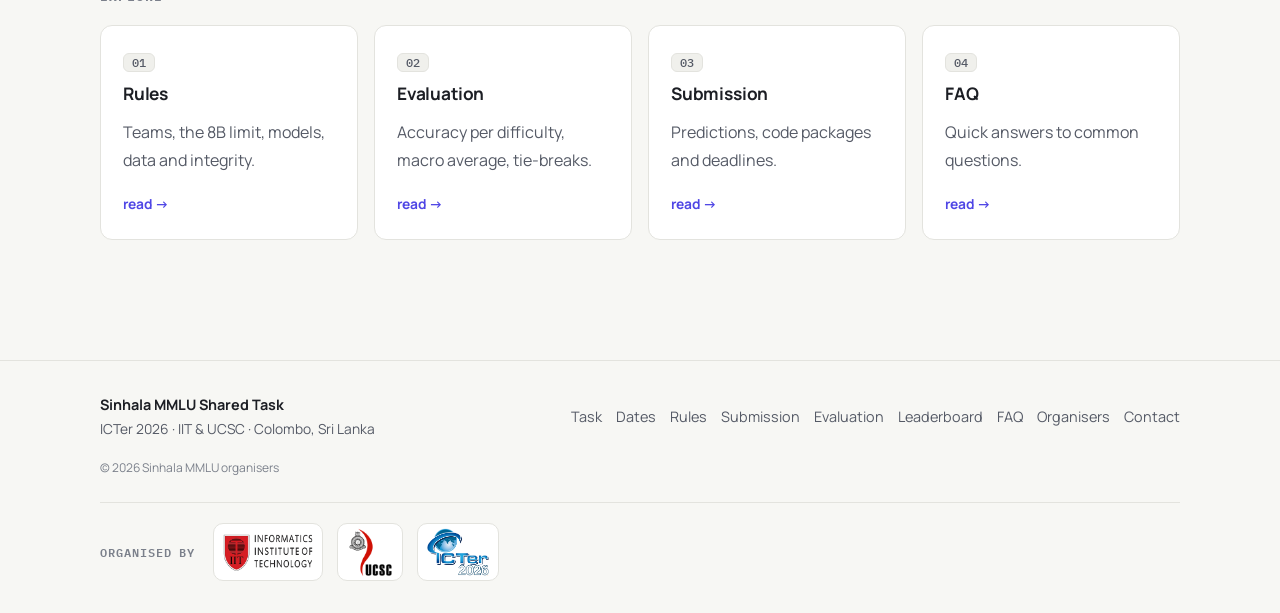
==== commit cec7c61d: "Deploy website Hans1ka/sinhala-mmlu@d7794d9173b72d2ee1119edbc7089b7053c3a72f" ====
--- a/index.html
+++ b/index.html
@@ -80,7 +80,7 @@
 
 <section class="section">
   <div class="wrap">
-    <div class="sec-label">why this task</div>
+    <div class="sec-label">why this task?</div>
     <div class="grid-3">
       <article class="card reveal"><span class="tok card-tag">Low-resource</span><h3>Sinhala deserves real evaluation</h3>
         <p>Most language models are measured almost entirely in English. 
--- a/assets/styles.css
+++ b/assets/styles.css
@@ -440,3 +440,6 @@
 
 .cite { border-left: 3px solid var(--accent-line); padding: 2px 0 2px 14px; color: var(--dim); }
 .cite-split { grid-template-columns: 1fr 1fr; align-items: start; margin-top: 0; }
+
+.person-photo.has-photo { background-size: cover; background-position: center 35%; }
+.person-photo.has-photo .avatar-fallback { display: none; }
